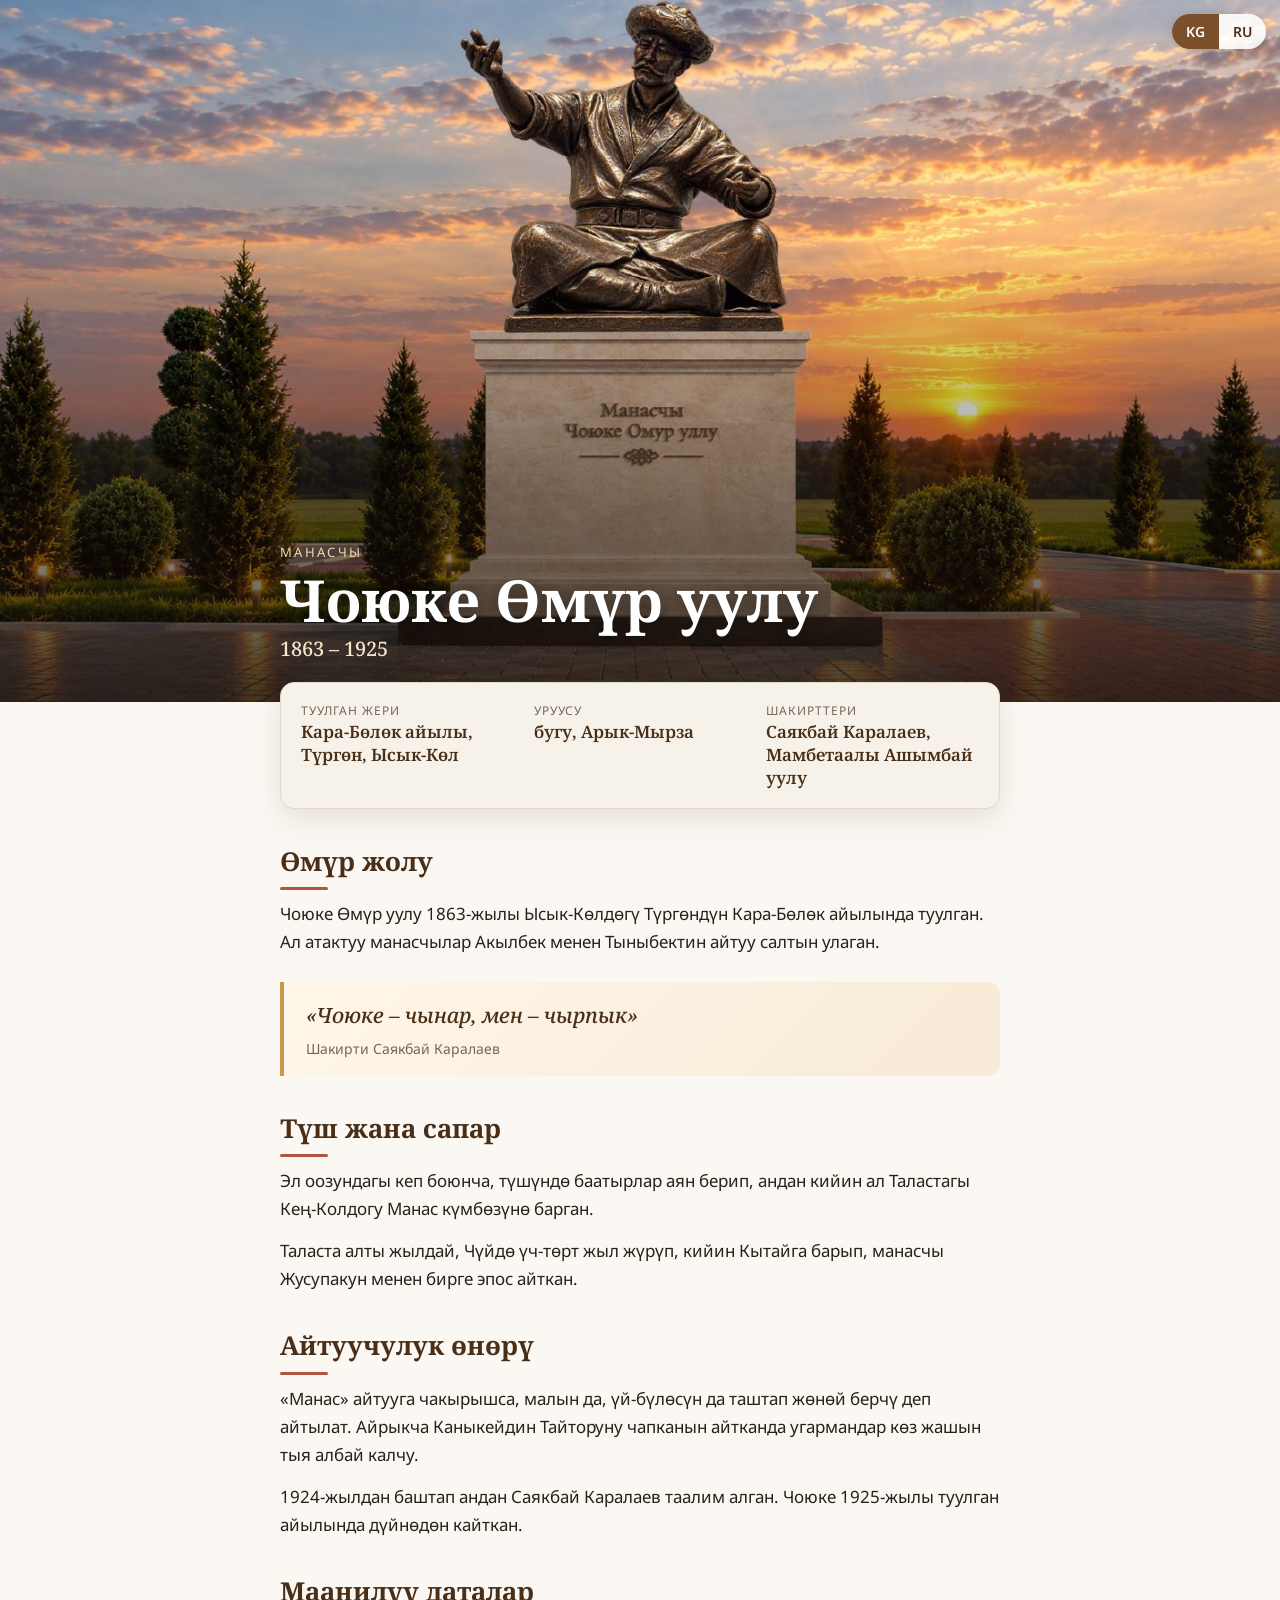
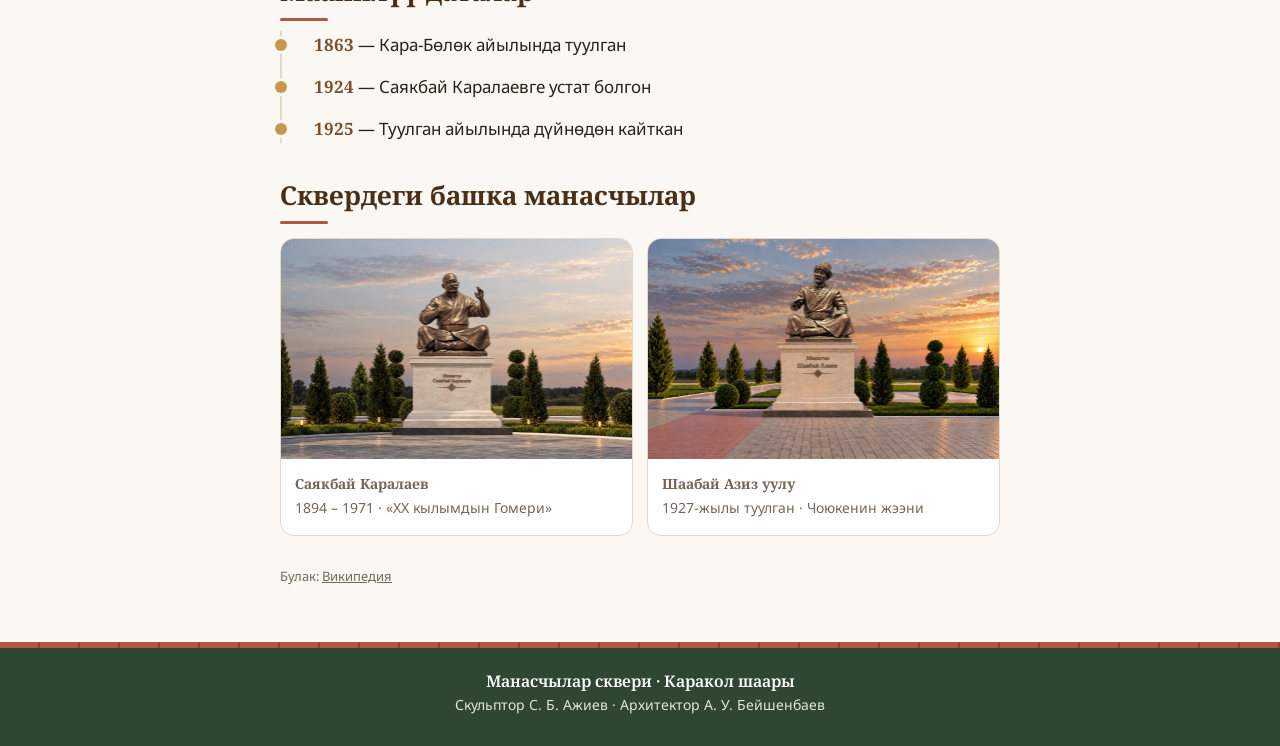
==== choyuke/index.html @ f622bb01 "Сайт манасчы для QR-табличек сквера Co-Authored-By: Claude Opus 5.5 <noreply@anthropic.com>" ====
<!doctype html>
<html lang="ky" data-lang="ky">
<head>
<meta charset="utf-8">
<meta name="viewport" content="width=device-width, initial-scale=1">
<title>Чоюке Өмүр уулу — манасчы</title>
<meta name="title-ky" content="Чоюке Өмүр уулу — манасчы">
<meta name="title-ru" content="Чоюке Омур уулу — манасчы">
<meta name="description" content="Чоюке Омур уулу — манасчы. Сквер манасчы, Каракол.">
<meta name="theme-color" content="#4a2f18">
<link rel="icon" href="../img/icon.svg" type="image/svg+xml">
<link rel="preconnect" href="https://fonts.googleapis.com"><link rel="preconnect" href="https://fonts.gstatic.com" crossorigin><link href="https://fonts.googleapis.com/css2?family=Noto+Sans:wght@400;500;600&family=Noto+Serif:ital,wght@0,500;0,600;0,700;1,500&display=swap" rel="stylesheet">
<link rel="stylesheet" href="../style.css">
<script src="../lang.js"></script>
</head>
<body>
<div class="lang" role="group" aria-label="Тил / Язык">
  <button type="button" data-lang="ky" aria-pressed="true">KG</button>
  <button type="button" data-lang="ru" aria-pressed="false">RU</button>
</div>

<header class="hero">
  <img src="../img/choyuke.jpg" alt="Чоюке Өмүр уулу — эстелик">
  <div class="hero-inner">
    <div class="kicker"><span lang="ky">Манасчы</span><span lang="ru">Манасчы</span></div>
    <h1><span lang="ky">Чоюке Өмүр уулу</span><span lang="ru">Чоюке Омур уулу</span></h1>
    <div class="years"><span lang="ky">1863 – 1925</span><span lang="ru">1863 – 1925</span></div>
  </div>
</header>
<main>
  <section class="facts">
    <div class="fact"><div class="k"><span lang="ky">Туулган жери</span><span lang="ru">Место рождения</span></div><div class="v"><span lang="ky">Кара-Бөлөк айылы, Түргөн, Ысык-Көл</span><span lang="ru">село Кара-Бөлөк, Тюрген, Иссык-Куль</span></div></div>
    <div class="fact"><div class="k"><span lang="ky">Уруусу</span><span lang="ru">Род</span></div><div class="v"><span lang="ky">бугу, Арык-Мырза</span><span lang="ru">бугу, Арык-Мырза</span></div></div>
    <div class="fact"><div class="k"><span lang="ky">Шакирттери</span><span lang="ru">Ученики</span></div><div class="v"><span lang="ky">Саякбай Каралаев, Мамбетаалы Ашымбай уулу</span><span lang="ru">Саякбай Каралаев, Мамбетаалы Ашымбай уулу</span></div></div>
  </section>
  <h2><span lang="ky">Өмүр жолу</span><span lang="ru">Жизненный путь</span></h2>
  <p lang="ky">Чоюке Өмүр уулу 1863-жылы Ысык-Көлдөгү Түргөндүн Кара-Бөлөк айылында туулган. Ал атактуу манасчылар Акылбек менен Тыныбектин айтуу салтын улаган.</p><p lang="ru">Чоюке Омур уулу родился в 1863 году в селе Кара-Бөлөк в Тюргене, на Иссык-Куле. Он продолжил традицию сказывания прославленных манасчы Акылбека и Тыныбека.</p><blockquote><span lang="ky">«Чоюке – чынар, мен – чырпык»</span><span lang="ru">«Чоюке — чинара, я — побег»</span><cite><span lang="ky">Шакирти Саякбай Каралаев</span><span lang="ru">Ученик — Саякбай Каралаев</span></cite></blockquote><h2><span lang="ky">Түш жана сапар</span><span lang="ru">Сон и странствия</span></h2>
  <p lang="ky">Эл оозундагы кеп боюнча, түшүндө баатырлар аян берип, андан кийин ал Таластагы Кең-Колдогу Манас күмбөзүнө барган.</p><p lang="ky">Таласта алты жылдай, Чүйдө үч-төрт жыл жүрүп, кийин Кытайга барып, манасчы Жусупакун менен бирге эпос айткан.</p><p lang="ru">По народному преданию, во сне ему явились богатыри, и после этого он отправился к мавзолею Манаса в Кен-Коле, в Таласе.</p><p lang="ru">Около шести лет он провёл в Таласе, три-четыре года — в Чуе, а затем побывал в Китае, где сказывал эпос вместе с манасчы Жусупакуном.</p><h2><span lang="ky">Айтуучулук өнөрү</span><span lang="ru">Искусство сказителя</span></h2>
  <p lang="ky">«Манас» айтууга чакырышса, малын да, үй-бүлөсүн да таштап жөнөй берчү деп айтылат. Айрыкча Каныкейдин Тайторуну чапканын айтканда угармандар көз жашын тыя албай калчу.</p><p lang="ky">1924-жылдан баштап андан Саякбай Каралаев таалим алган. Чоюке 1925-жылы туулган айылында дүйнөдөн кайткан.</p><p lang="ru">Говорят, когда его звали сказывать «Манас», он оставлял и скот, и семью. Особенно славился его рассказ о скачке Каныкей на Тайтору — слушатели не могли сдержать слёз.</p><p lang="ru">С 1924 года у него учился Саякбай Каралаев. Чоюке скончался в 1925 году в родном селе.</p>
  <h2><span lang="ky">Маанилүү даталар</span><span lang="ru">Главные даты</span></h2>
  <ul class="timeline">
    <li><b>1863</b> — <span lang="ky">Кара-Бөлөк айылында туулган</span><span lang="ru">Родился в селе Кара-Бөлөк</span></li>
    <li><b>1924</b> — <span lang="ky">Саякбай Каралаевге устат болгон</span><span lang="ru">Стал учителем Саякбая Каралаева</span></li>
    <li><b>1925</b> — <span lang="ky">Туулган айылында дүйнөдөн кайткан</span><span lang="ru">Скончался в родном селе</span></li>
  </ul>
  <h2><span lang="ky">Сквердеги башка манасчылар</span><span lang="ru">Другие манасчы в сквере</span></h2>
  <div class="others"><a class="card" href="../sayakbay/">
      <img src="../img/sayakbay.jpg" alt="Саякбай Каралаев" loading="lazy">
      <div><b><span lang="ky">Саякбай Каралаев</span><span lang="ru">Саякбай Каралаев</span></b><span><span lang="ky">1894 – 1971</span><span lang="ru">1894 – 1971</span> · <span lang="ky">«ХХ кылымдын Гомери»</span><span lang="ru">«Гомер ХХ века»</span></span></div>
    </a>
    <a class="card" href="../shaabai/">
      <img src="../img/shaabai.jpg" alt="Шаабай Азиз уулу" loading="lazy">
      <div><b><span lang="ky">Шаабай Азиз уулу</span><span lang="ru">Шаабай Азиз уулу</span></b><span><span lang="ky">1927-жылы туулган</span><span lang="ru">родился в 1927 году</span> · <span lang="ky">Чоюкенин жээни</span><span lang="ru">Племянник Чоюке</span></span></div>
    </a></div>
  <p class="src"><span lang="ky">Булак:</span><span lang="ru">Источник:</span> <a href="https://ky.wikipedia.org/wiki/Чоюке_Өмүр_уулу" rel="noopener">Википедия</a></p>
</main>
<footer>
  <div class="brick"></div>
  <b><span lang="ky">Манасчылар сквери · Каракол шаары</span><span lang="ru">Сквер манасчы · город Каракол</span></b><br>
  <span lang="ky">Скульптор С. Б. Ажиев · Архитектор А. У. Бейшенбаев</span><span lang="ru">Скульптор С. Б. Ажиев · Архитектор А. У. Бейшенбаев</span>
</footer>
</body>
</html>
---- style.css ----
/* Манасчылар сквери — цвета с рендеров проекта: бронза фигур, белый мрамор
   постамента, закатное небо, красная брусчатка, тёмная зелень кипарисов. */
:root {
  --bronze: #7a4f2a;
  --bronze-deep: #4a2f18;
  --gold: #c8964f;
  --marble: #f6f2ea;
  --marble-line: #e2d9c8;
  --brick: #b4553f;
  --cypress: #2f4632;
  --ink: #2a211a;
  --muted: #74675a;
  --sky-1: #f3b46a;
  --sky-2: #e9876a;
  --sky-3: #6f6a8f;
  --paper: #fbf8f3;
}
* { box-sizing: border-box; }
html { -webkit-text-size-adjust: 100%; }
body {
  margin: 0;
  background: var(--paper);
  color: var(--ink);
  font: 17px/1.65 "Noto Sans", system-ui, sans-serif;
}
img { display: block; max-width: 100%; }
a { color: var(--bronze); }

/* Язык: текст на обоих языках лежит в разметке, видим один */
html[data-lang="ky"] [lang="ru"], html[data-lang="ru"] [lang="ky"] { display: none !important; }

/* ── Шапка с рендером ───────────────────────────────────────────────────── */
.hero {
  position: relative;
  min-height: min(78vh, 720px);
  display: flex;
  align-items: flex-end;
  color: #fff;
  overflow: hidden;
  background: linear-gradient(180deg, var(--sky-3), var(--sky-2) 55%, var(--sky-1));
}
.hero img {
  position: absolute; inset: 0;
  width: 100%; height: 100%;
  object-fit: cover; object-position: center 30%;
}
.hero::after {
  content: ""; position: absolute; inset: 0;
  background: linear-gradient(180deg, rgba(20,12,6,0) 35%, rgba(20,12,6,.78) 100%);
}
.hero-inner {
  position: relative; z-index: 1;
  width: 100%; max-width: 760px; margin: 0 auto;
  padding: 0 20px 40px;
}
.kicker {
  font-size: 13px; letter-spacing: .18em; text-transform: uppercase;
  color: #f4d9ae;
}
.hero h1 {
  margin: 6px 0 4px;
  font: 700 clamp(34px, 8vw, 58px)/1.08 "Noto Serif", Georgia, serif;
  text-shadow: 0 2px 18px rgba(0,0,0,.35);
}
.years { font: 500 20px/1.3 "Noto Serif", Georgia, serif; color: #f6e6cc; }

/* ── Переключатель языка ────────────────────────────────────────────────── */
.lang {
  position: fixed; top: 14px; right: 14px; z-index: 10;
  display: flex; border-radius: 999px; overflow: hidden;
  background: rgba(255,255,255,.88); box-shadow: 0 2px 10px rgba(0,0,0,.18);
}
.lang button {
  border: 0; background: none; padding: 8px 14px; cursor: pointer;
  font: 600 14px "Noto Sans", sans-serif; color: var(--bronze-deep);
}
.lang button[aria-pressed="true"] { background: var(--bronze); color: #fff; }

/* ── Текст ──────────────────────────────────────────────────────────────── */
main { max-width: 760px; margin: 0 auto; padding: 8px 20px 40px; }
.facts {
  margin: -28px 0 28px; position: relative; z-index: 2;
  background: var(--marble); border: 1px solid var(--marble-line);
  border-radius: 14px; padding: 18px 20px;
  box-shadow: 0 10px 30px rgba(74,47,24,.12);
  display: grid; grid-template-columns: repeat(auto-fit, minmax(150px, 1fr)); gap: 14px 20px;
}
.fact .k { font-size: 12px; letter-spacing: .08em; text-transform: uppercase; color: var(--muted); }
.fact .v { font: 600 17px/1.35 "Noto Serif", Georgia, serif; color: var(--bronze-deep); }
h2 {
  margin: 36px 0 10px;
  font: 700 26px/1.25 "Noto Serif", Georgia, serif; color: var(--bronze-deep);
}
h2::after {
  content: ""; display: block; width: 48px; height: 3px; margin-top: 10px;
  background: var(--brick); border-radius: 2px;
}
p { margin: 0 0 14px; }
blockquote {
  margin: 26px 0; padding: 18px 22px;
  background: linear-gradient(135deg, #fff7ea, #f7ead6);
  border-left: 4px solid var(--gold); border-radius: 0 12px 12px 0;
  font: italic 500 21px/1.45 "Noto Serif", Georgia, serif; color: var(--bronze-deep);
}
blockquote cite { display: block; margin-top: 8px; font: normal 14px "Noto Sans", sans-serif; color: var(--muted); }
.timeline { list-style: none; margin: 0; padding: 0 0 0 18px; border-left: 2px solid var(--marble-line); }
.timeline li { position: relative; margin: 0 0 14px; padding-left: 14px; }
.timeline li::before {
  content: ""; position: absolute; left: -25px; top: 8px;
  width: 12px; height: 12px; border-radius: 50%;
  background: var(--gold); box-shadow: 0 0 0 3px var(--paper);
}
.timeline b { color: var(--bronze); font-family: "Noto Serif", Georgia, serif; }

/* ── Другие манасчы ─────────────────────────────────────────────────────── */
.others { display: grid; grid-template-columns: repeat(auto-fit, minmax(200px, 1fr)); gap: 14px; margin-top: 14px; }
.card {
  display: block; text-decoration: none; color: inherit;
  background: #fff; border: 1px solid var(--marble-line); border-radius: 14px; overflow: hidden;
  transition: transform .15s ease, box-shadow .15s ease;
}
.card:hover { transform: translateY(-2px); box-shadow: 0 10px 24px rgba(74,47,24,.14); }
.card img { aspect-ratio: 16 / 10; object-fit: cover; width: 100%; }
.card div { padding: 12px 14px 14px; }
.card b { display: block; font: 700 18px/1.25 "Noto Serif", Georgia, serif; color: var(--bronze-deep); }
.card span { font-size: 14px; color: var(--muted); }

/* ── Подвал ─────────────────────────────────────────────────────────────── */
footer {
  background: var(--cypress); color: #dfe7da;
  padding: 26px 20px 30px; text-align: center; font-size: 14px;
}
footer b { color: #fff; font: 600 16px "Noto Serif", Georgia, serif; }
footer .brick { height: 6px; background: repeating-linear-gradient(90deg, var(--brick) 0 38px, #9c4433 38px 40px); margin: -26px -20px 22px; }
.src { font-size: 13px; color: var(--muted); margin-top: 30px; }
.src a { color: var(--muted); }
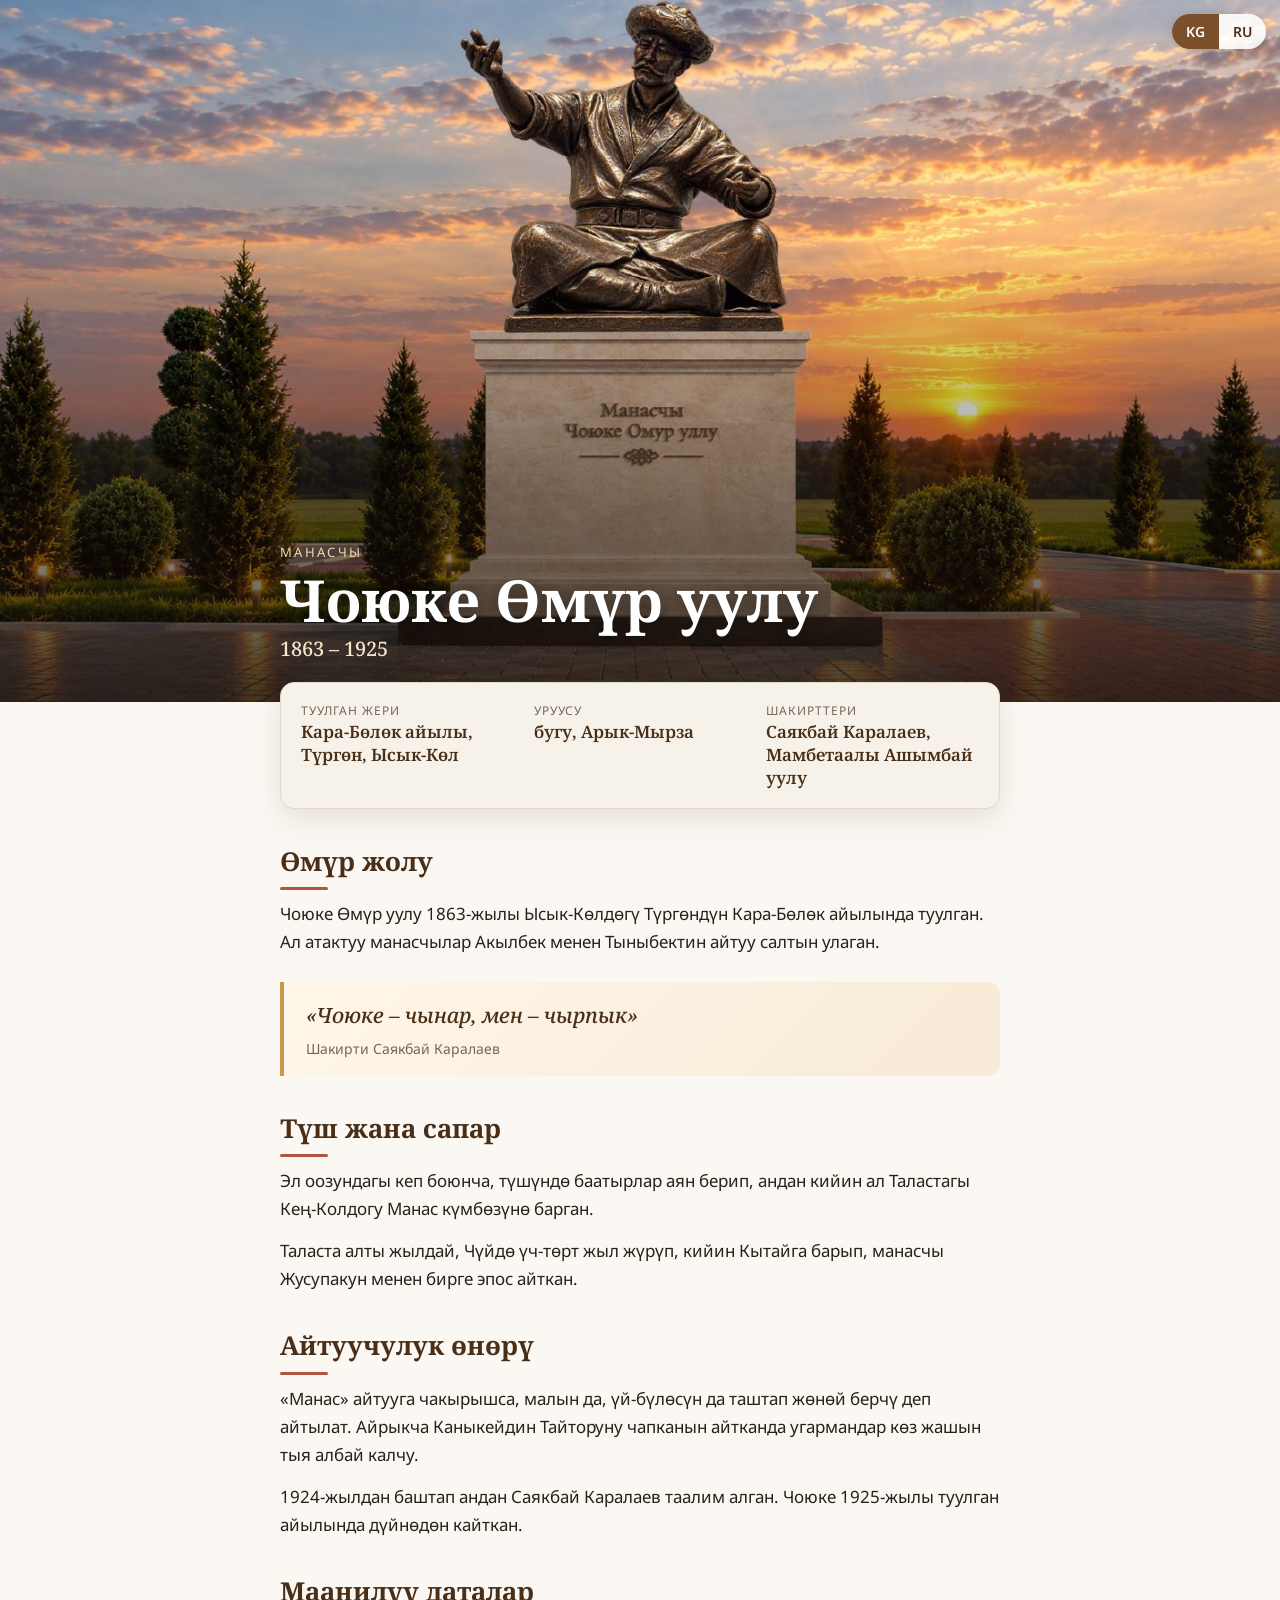
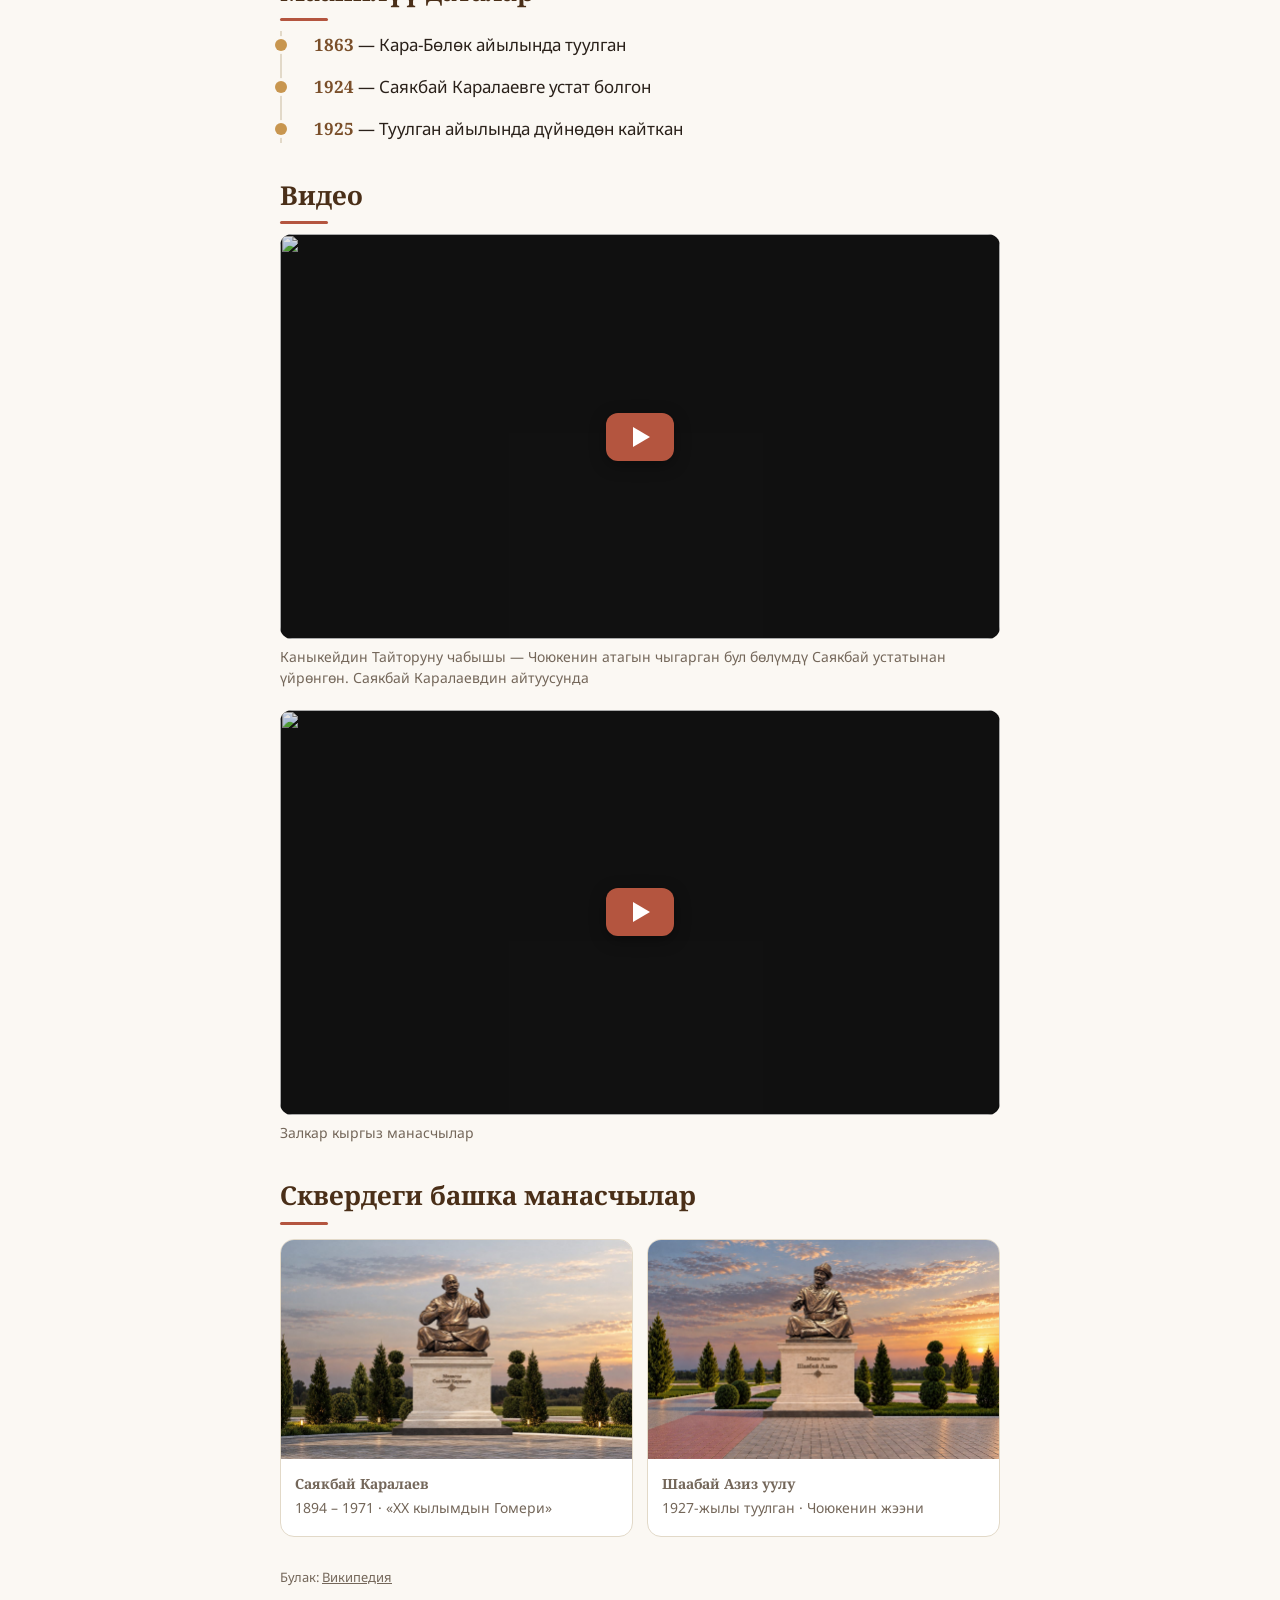
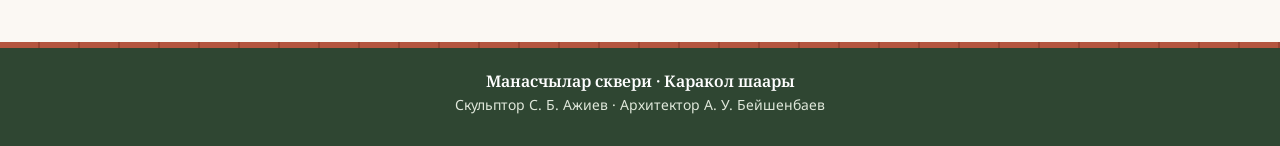
==== commit 1d1f5466: "Фото Саякбая с Wikimedia Commons и видео с YouTube на страницах манасчы Co-Authored-By: Claude Opus " ====
--- a/choyuke/index.html
+++ b/choyuke/index.html
@@ -43,6 +43,11 @@
     <li><b>1924</b> — <span lang="ky">Саякбай Каралаевге устат болгон</span><span lang="ru">Стал учителем Саякбая Каралаева</span></li>
     <li><b>1925</b> — <span lang="ky">Туулган айылында дүйнөдөн кайткан</span><span lang="ru">Скончался в родном селе</span></li>
   </ul>
+  <h2><span lang="ky">Видео</span><span lang="ru">Видео</span></h2>
+  <div class="videos">
+    <figure><button type="button" class="yt" data-id="-PjP9NNLHBQ" aria-label="Каныкейдин Тайторуну чабышы — Чоюкенин атагын чыгарган бул бөлүмдү Саякбай устатынан үйрөнгөн. Саякбай Каралаевдин айтуусунда"><img src="https://i.ytimg.com/vi/-PjP9NNLHBQ/hqdefault.jpg" alt="" loading="lazy"><span class="play"></span></button><figcaption><span lang="ky">Каныкейдин Тайторуну чабышы — Чоюкенин атагын чыгарган бул бөлүмдү Саякбай устатынан үйрөнгөн. Саякбай Каралаевдин айтуусунда</span><span lang="ru">Скачка Каныкей на Тайтору — этот эпизод, прославивший Чоюке, Саякбай перенял у учителя. Исполняет Саякбай Каралаев</span></figcaption></figure>
+    <figure><button type="button" class="yt" data-id="ZTrqZT3haks" aria-label="Залкар кыргыз манасчылар"><img src="https://i.ytimg.com/vi/ZTrqZT3haks/hqdefault.jpg" alt="" loading="lazy"><span class="play"></span></button><figcaption><span lang="ky">Залкар кыргыз манасчылар</span><span lang="ru">Великие кыргызские манасчы</span></figcaption></figure>
+  </div>
   <h2><span lang="ky">Сквердеги башка манасчылар</span><span lang="ru">Другие манасчы в сквере</span></h2>
   <div class="others"><a class="card" href="../sayakbay/">
       <img src="../img/sayakbay.jpg" alt="Саякбай Каралаев" loading="lazy">
--- a/style.css
+++ b/style.css
@@ -134,3 +134,25 @@
 footer .brick { height: 6px; background: repeating-linear-gradient(90deg, var(--brick) 0 38px, #9c4433 38px 40px); margin: -26px -20px 22px; }
 .src { font-size: 13px; color: var(--muted); margin-top: 30px; }
 .src a { color: var(--muted); }
+
+/* ── Фото и видео ───────────────────────────────────────────────────────── */
+figure { margin: 0; }
+figcaption { margin-top: 8px; font-size: 14px; line-height: 1.45; color: var(--muted); }
+.gallery { display: grid; gap: 18px; }
+.gallery img { width: 100%; border-radius: 12px; filter: sepia(.18); box-shadow: 0 6px 20px rgba(42,33,26,.15); }
+.credit { margin-top: 8px; font-size: 12px; color: var(--muted); }
+.videos { display: grid; gap: 22px; }
+.yt, .videos iframe {
+  position: relative; display: block; width: 100%; aspect-ratio: 16 / 9;
+  border: 0; padding: 0; border-radius: 12px; overflow: hidden; background: #111; cursor: pointer;
+}
+.yt img { width: 100%; height: 100%; object-fit: cover; opacity: .88; transition: opacity .15s; }
+.yt:hover img { opacity: 1; }
+.yt .play {
+  position: absolute; left: 50%; top: 50%; width: 68px; height: 48px; margin: -24px 0 0 -34px;
+  border-radius: 12px; background: var(--brick); box-shadow: 0 4px 16px rgba(0,0,0,.35);
+}
+.yt .play::after {
+  content: ""; position: absolute; left: 27px; top: 14px;
+  border-style: solid; border-width: 10px 0 10px 17px; border-color: transparent transparent transparent #fff;
+}
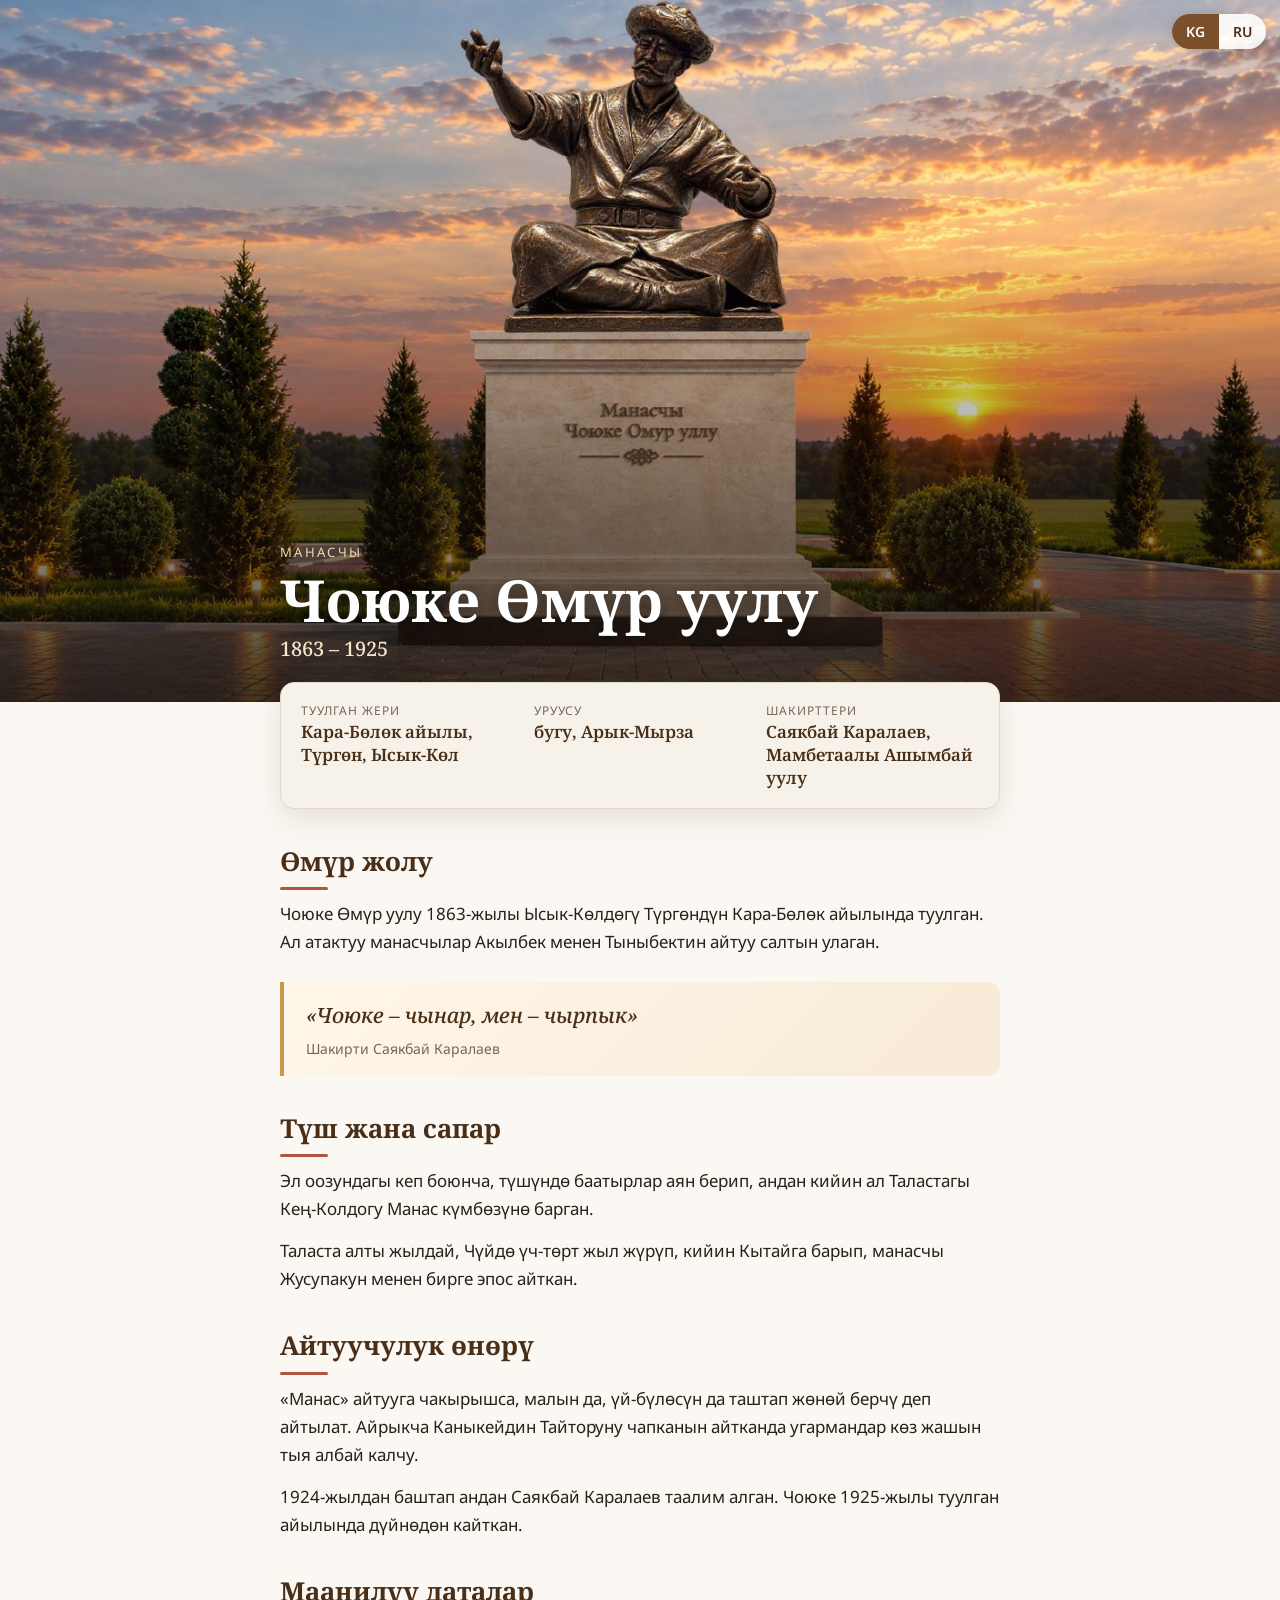
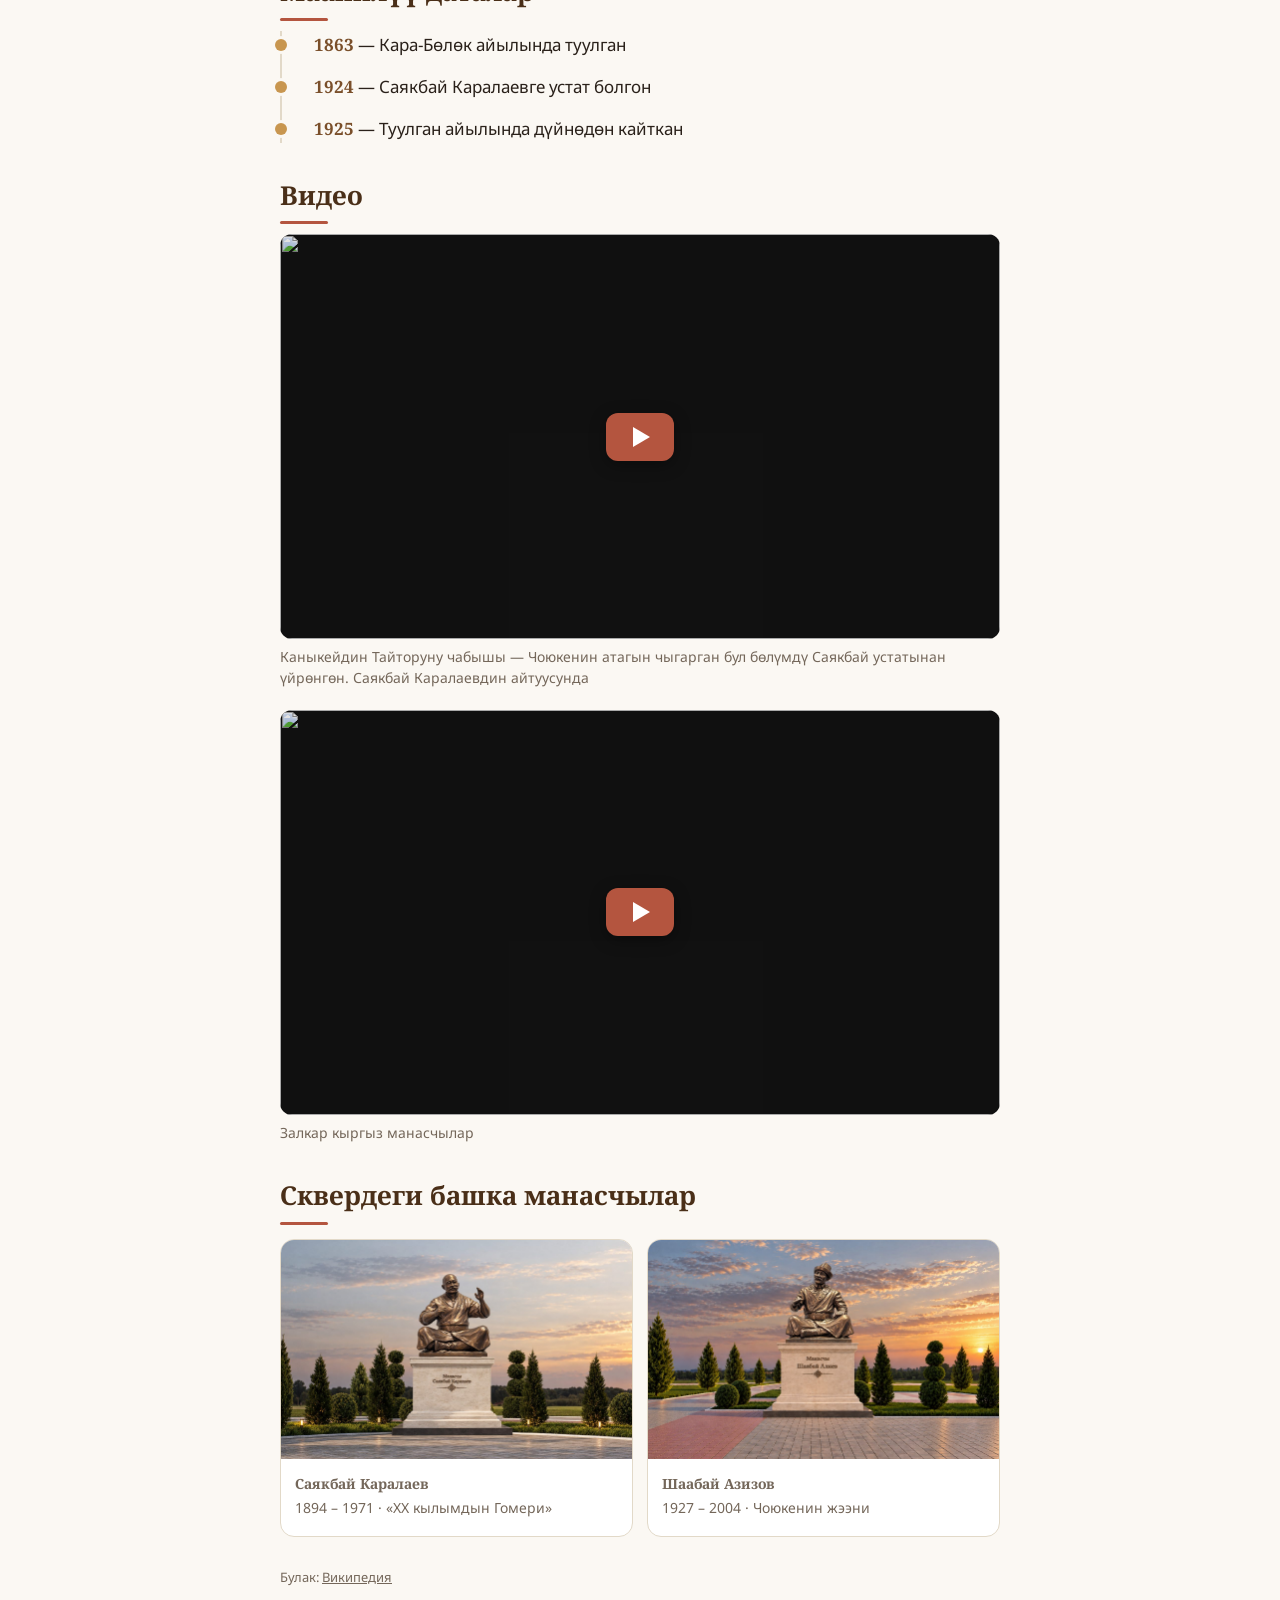
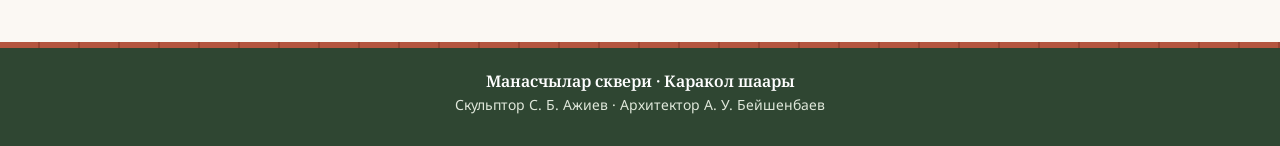
==== commit 917e1cbb: "Шаабай Азизов: фото 1999 (Internet Archive, CC BY-NC-SA), полная биография 1927–2004 Co-Authored-By:" ====
--- a/choyuke/index.html
+++ b/choyuke/index.html
@@ -54,8 +54,8 @@
       <div><b><span lang="ky">Саякбай Каралаев</span><span lang="ru">Саякбай Каралаев</span></b><span><span lang="ky">1894 – 1971</span><span lang="ru">1894 – 1971</span> · <span lang="ky">«ХХ кылымдын Гомери»</span><span lang="ru">«Гомер ХХ века»</span></span></div>
     </a>
     <a class="card" href="../shaabai/">
-      <img src="../img/shaabai.jpg" alt="Шаабай Азиз уулу" loading="lazy">
-      <div><b><span lang="ky">Шаабай Азиз уулу</span><span lang="ru">Шаабай Азиз уулу</span></b><span><span lang="ky">1927-жылы туулган</span><span lang="ru">родился в 1927 году</span> · <span lang="ky">Чоюкенин жээни</span><span lang="ru">Племянник Чоюке</span></span></div>
+      <img src="../img/shaabai.jpg" alt="Шаабай Азизов" loading="lazy">
+      <div><b><span lang="ky">Шаабай Азизов</span><span lang="ru">Шаабай Азизов</span></b><span><span lang="ky">1927 – 2004</span><span lang="ru">1927 – 2004</span> · <span lang="ky">Чоюкенин жээни</span><span lang="ru">Племянник Чоюке</span></span></div>
     </a></div>
   <p class="src"><span lang="ky">Булак:</span><span lang="ru">Источник:</span> <a href="https://ky.wikipedia.org/wiki/Чоюке_Өмүр_уулу" rel="noopener">Википедия</a></p>
 </main>
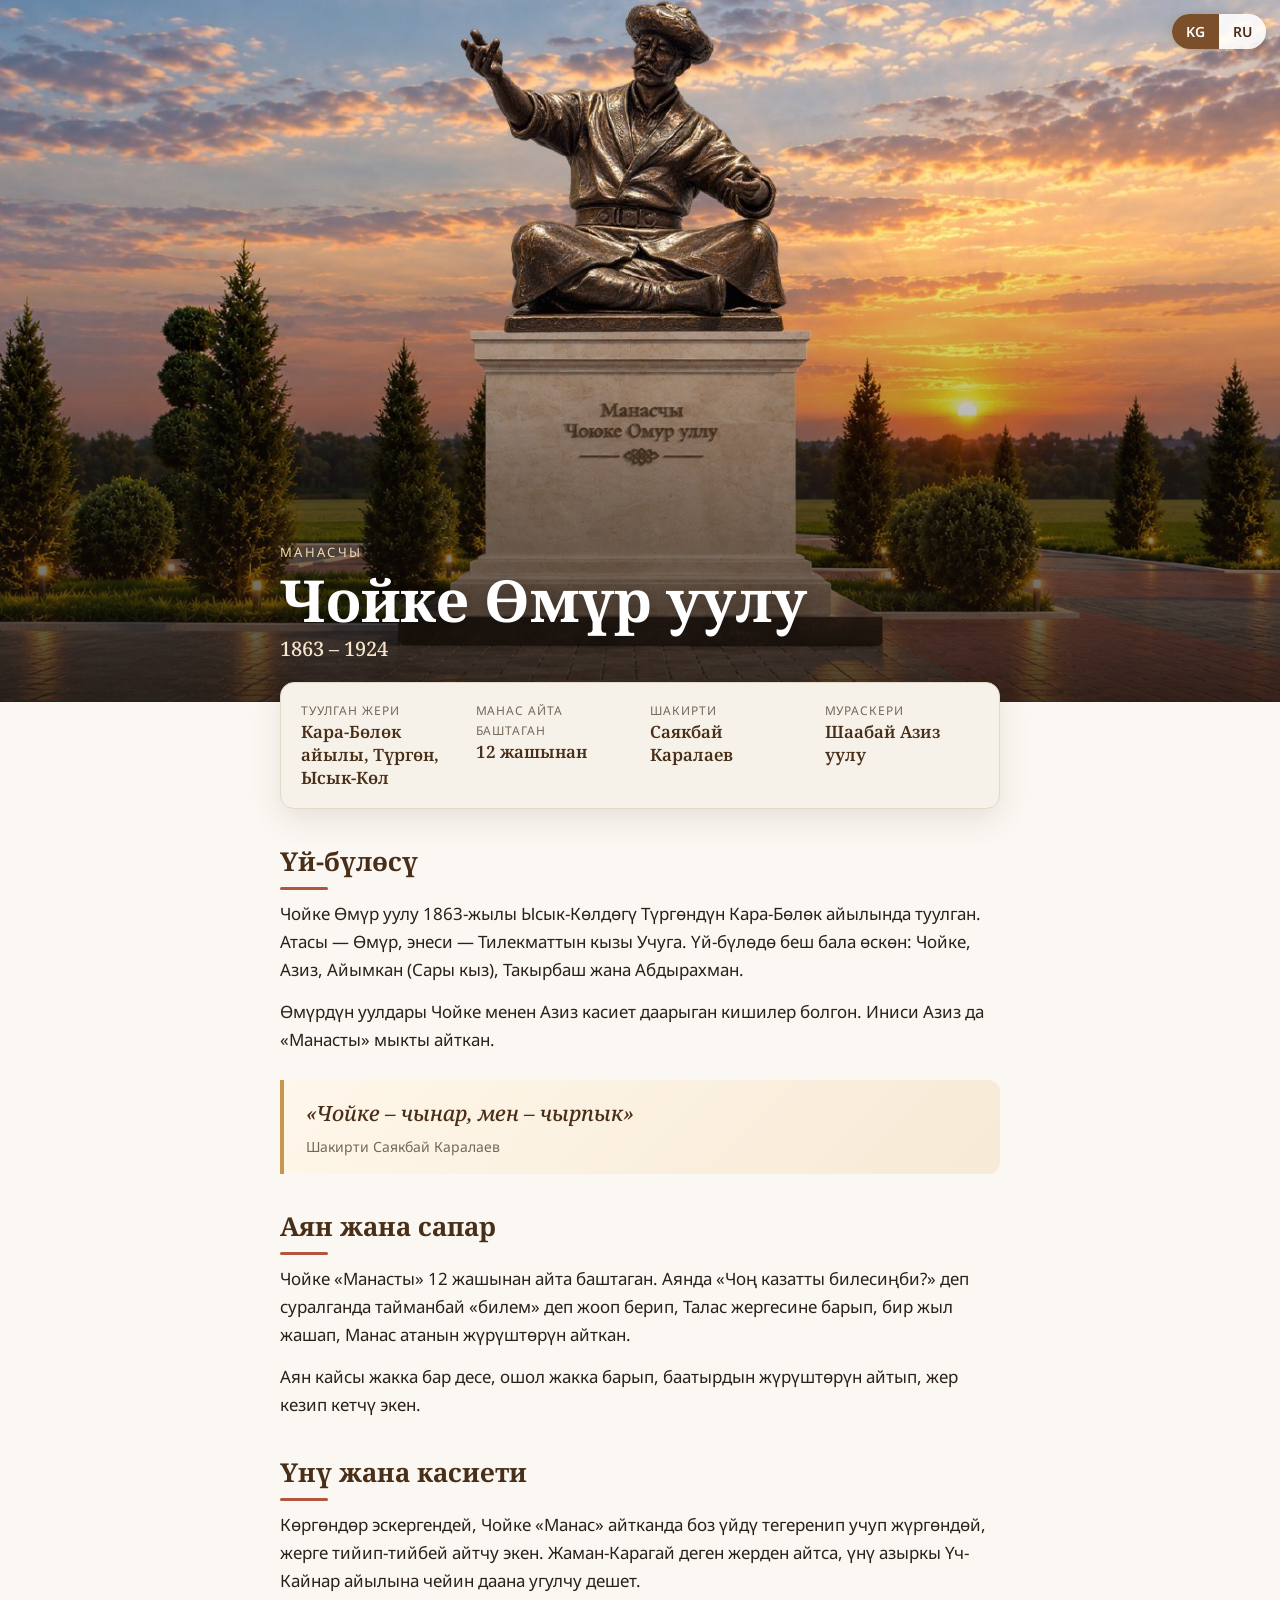
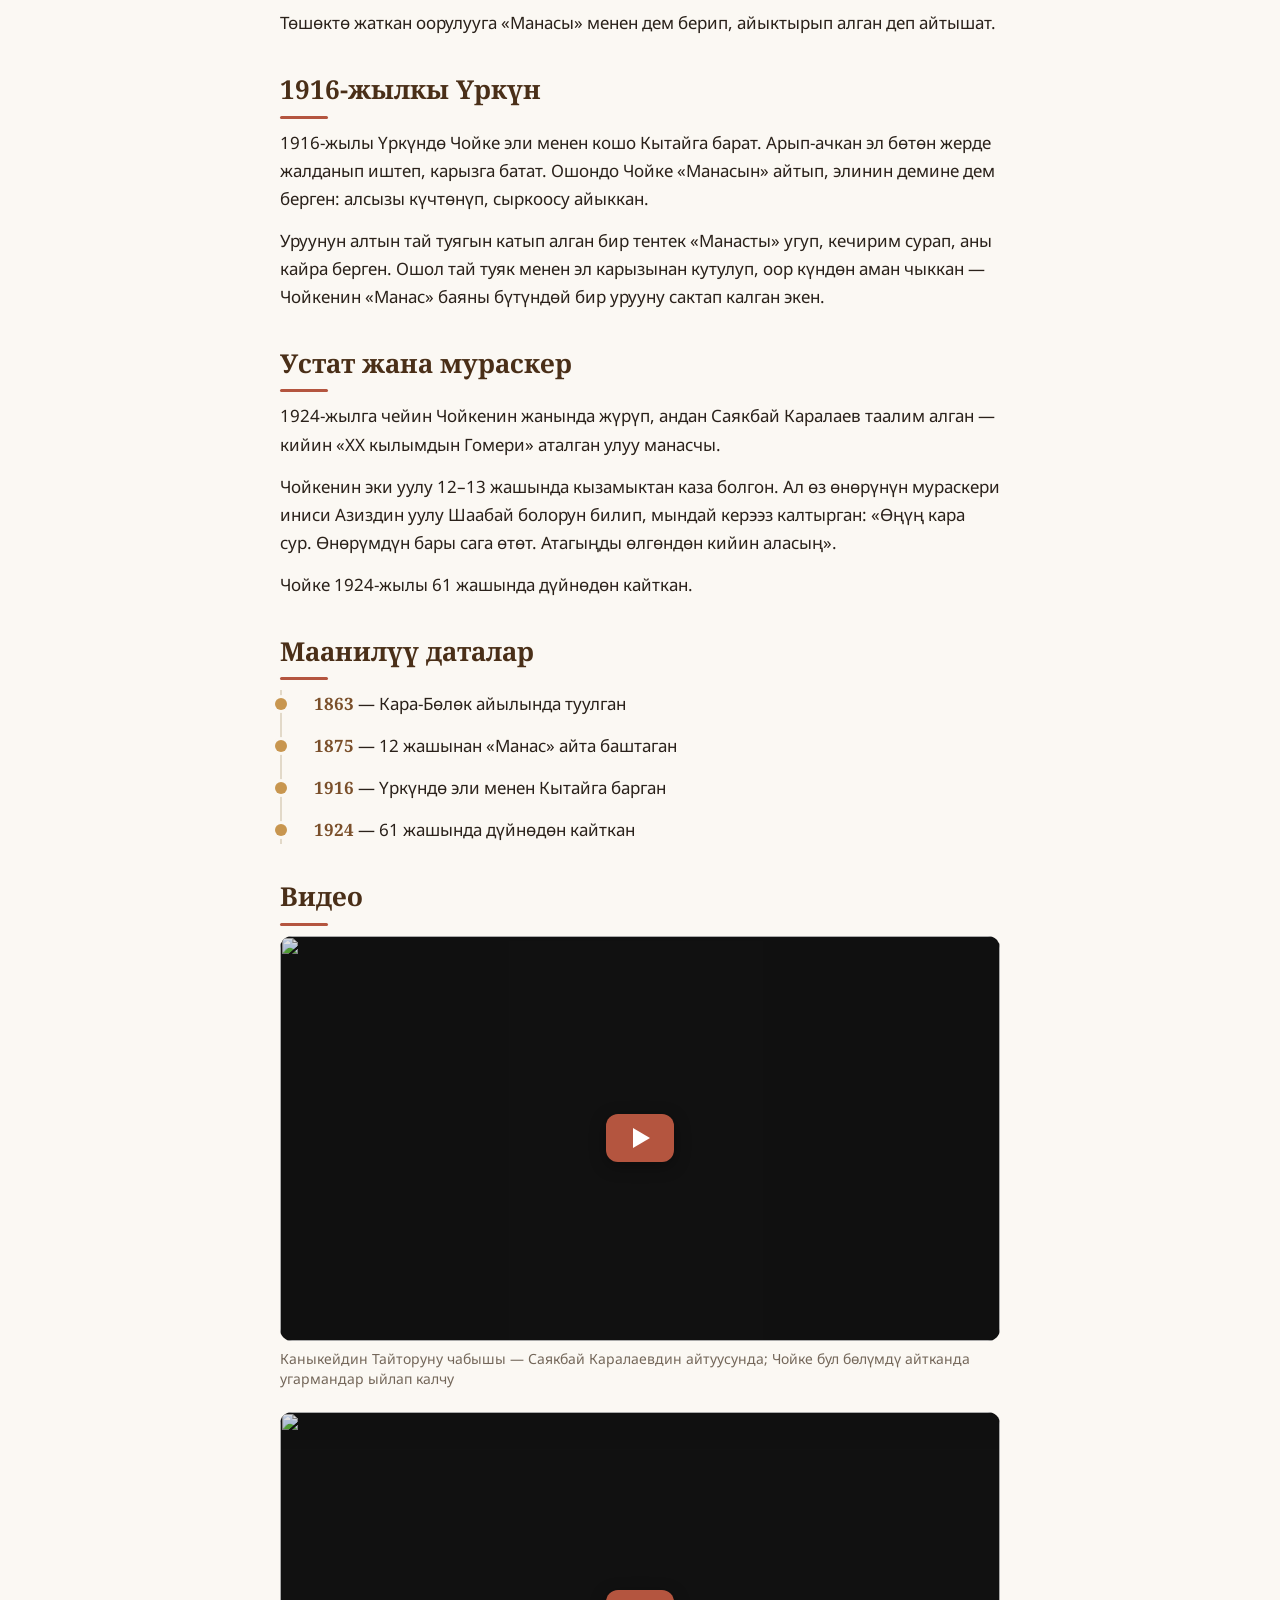
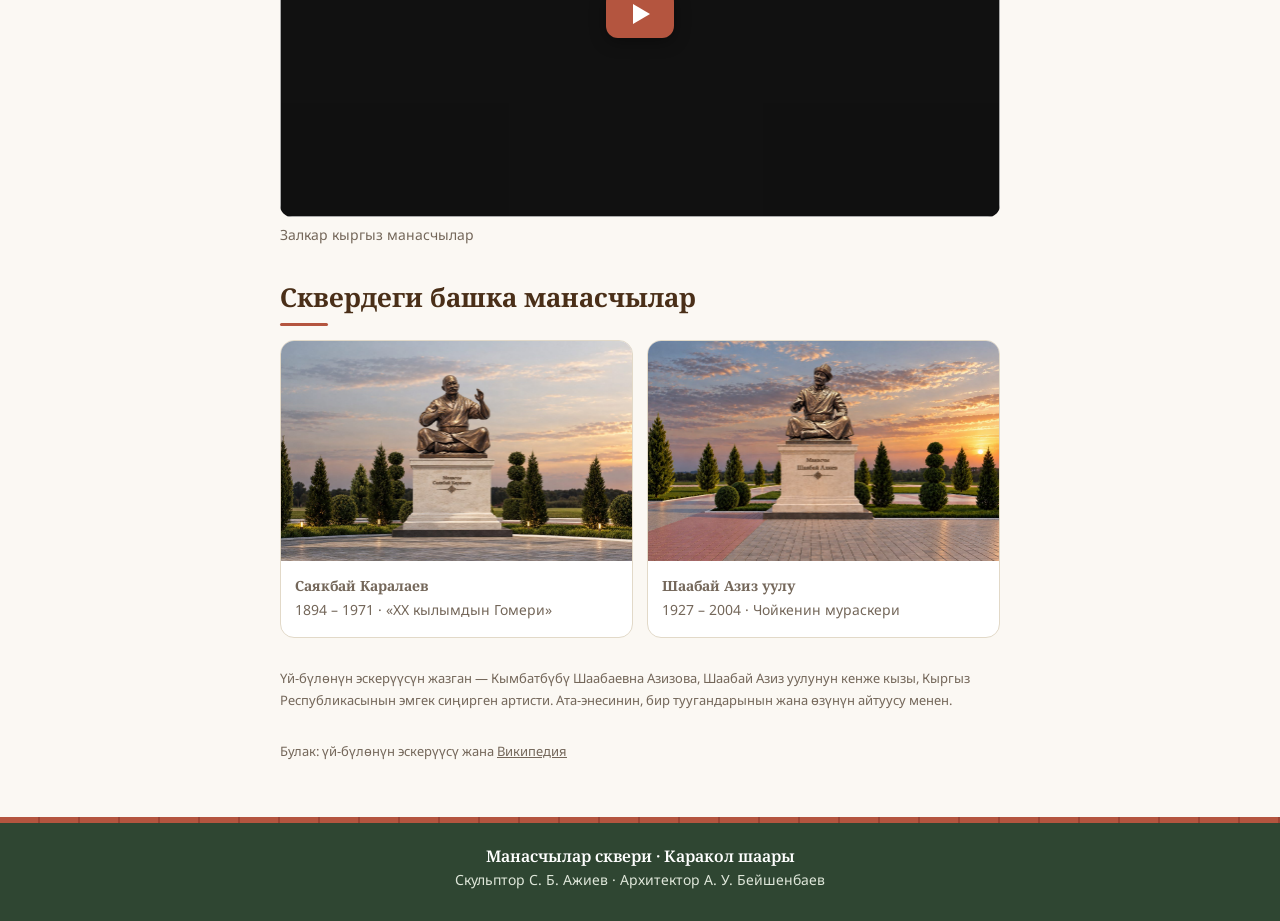
==== commit f0c05e2f: "Чойке и Шаабай: тексты по воспоминаниям семьи (К. Ш. Азизова), фото Шаабая из семейного архива Co-Au" ====
--- a/choyuke/index.html
+++ b/choyuke/index.html
@@ -3,10 +3,10 @@
 <head>
 <meta charset="utf-8">
 <meta name="viewport" content="width=device-width, initial-scale=1">
-<title>Чоюке Өмүр уулу — манасчы</title>
-<meta name="title-ky" content="Чоюке Өмүр уулу — манасчы">
-<meta name="title-ru" content="Чоюке Омур уулу — манасчы">
-<meta name="description" content="Чоюке Омур уулу — манасчы. Сквер манасчы, Каракол.">
+<title>Чойке Өмүр уулу — манасчы</title>
+<meta name="title-ky" content="Чойке Өмүр уулу — манасчы">
+<meta name="title-ru" content="Чойке Омур уулу — манасчы">
+<meta name="description" content="Чойке Омур уулу — манасчы. Сквер манасчы, Каракол.">
 <meta name="theme-color" content="#4a2f18">
 <link rel="icon" href="../img/icon.svg" type="image/svg+xml">
 <link rel="preconnect" href="https://fonts.googleapis.com"><link rel="preconnect" href="https://fonts.gstatic.com" crossorigin><link href="https://fonts.googleapis.com/css2?family=Noto+Sans:wght@400;500;600&family=Noto+Serif:ital,wght@0,500;0,600;0,700;1,500&display=swap" rel="stylesheet">
@@ -20,32 +20,36 @@
 </div>
 
 <header class="hero">
-  <img src="../img/choyuke.jpg" alt="Чоюке Өмүр уулу — эстелик">
+  <img src="../img/choyuke.jpg" alt="Чойке Өмүр уулу — эстелик">
   <div class="hero-inner">
     <div class="kicker"><span lang="ky">Манасчы</span><span lang="ru">Манасчы</span></div>
-    <h1><span lang="ky">Чоюке Өмүр уулу</span><span lang="ru">Чоюке Омур уулу</span></h1>
-    <div class="years"><span lang="ky">1863 – 1925</span><span lang="ru">1863 – 1925</span></div>
+    <h1><span lang="ky">Чойке Өмүр уулу</span><span lang="ru">Чойке Омур уулу</span></h1>
+    <div class="years"><span lang="ky">1863 – 1924</span><span lang="ru">1863 – 1924</span></div>
   </div>
 </header>
 <main>
   <section class="facts">
     <div class="fact"><div class="k"><span lang="ky">Туулган жери</span><span lang="ru">Место рождения</span></div><div class="v"><span lang="ky">Кара-Бөлөк айылы, Түргөн, Ысык-Көл</span><span lang="ru">село Кара-Бөлөк, Тюрген, Иссык-Куль</span></div></div>
-    <div class="fact"><div class="k"><span lang="ky">Уруусу</span><span lang="ru">Род</span></div><div class="v"><span lang="ky">бугу, Арык-Мырза</span><span lang="ru">бугу, Арык-Мырза</span></div></div>
-    <div class="fact"><div class="k"><span lang="ky">Шакирттери</span><span lang="ru">Ученики</span></div><div class="v"><span lang="ky">Саякбай Каралаев, Мамбетаалы Ашымбай уулу</span><span lang="ru">Саякбай Каралаев, Мамбетаалы Ашымбай уулу</span></div></div>
+    <div class="fact"><div class="k"><span lang="ky">Манас айта баштаган</span><span lang="ru">Начал сказывать</span></div><div class="v"><span lang="ky">12 жашынан</span><span lang="ru">с 12 лет</span></div></div>
+    <div class="fact"><div class="k"><span lang="ky">Шакирти</span><span lang="ru">Ученик</span></div><div class="v"><span lang="ky">Саякбай Каралаев</span><span lang="ru">Саякбай Каралаев</span></div></div>
+    <div class="fact"><div class="k"><span lang="ky">Мураскери</span><span lang="ru">Наследник</span></div><div class="v"><span lang="ky">Шаабай Азиз уулу</span><span lang="ru">Шаабай Азиз уулу</span></div></div>
   </section>
-  <h2><span lang="ky">Өмүр жолу</span><span lang="ru">Жизненный путь</span></h2>
-  <p lang="ky">Чоюке Өмүр уулу 1863-жылы Ысык-Көлдөгү Түргөндүн Кара-Бөлөк айылында туулган. Ал атактуу манасчылар Акылбек менен Тыныбектин айтуу салтын улаган.</p><p lang="ru">Чоюке Омур уулу родился в 1863 году в селе Кара-Бөлөк в Тюргене, на Иссык-Куле. Он продолжил традицию сказывания прославленных манасчы Акылбека и Тыныбека.</p><blockquote><span lang="ky">«Чоюке – чынар, мен – чырпык»</span><span lang="ru">«Чоюке — чинара, я — побег»</span><cite><span lang="ky">Шакирти Саякбай Каралаев</span><span lang="ru">Ученик — Саякбай Каралаев</span></cite></blockquote><h2><span lang="ky">Түш жана сапар</span><span lang="ru">Сон и странствия</span></h2>
-  <p lang="ky">Эл оозундагы кеп боюнча, түшүндө баатырлар аян берип, андан кийин ал Таластагы Кең-Колдогу Манас күмбөзүнө барган.</p><p lang="ky">Таласта алты жылдай, Чүйдө үч-төрт жыл жүрүп, кийин Кытайга барып, манасчы Жусупакун менен бирге эпос айткан.</p><p lang="ru">По народному преданию, во сне ему явились богатыри, и после этого он отправился к мавзолею Манаса в Кен-Коле, в Таласе.</p><p lang="ru">Около шести лет он провёл в Таласе, три-четыре года — в Чуе, а затем побывал в Китае, где сказывал эпос вместе с манасчы Жусупакуном.</p><h2><span lang="ky">Айтуучулук өнөрү</span><span lang="ru">Искусство сказителя</span></h2>
-  <p lang="ky">«Манас» айтууга чакырышса, малын да, үй-бүлөсүн да таштап жөнөй берчү деп айтылат. Айрыкча Каныкейдин Тайторуну чапканын айтканда угармандар көз жашын тыя албай калчу.</p><p lang="ky">1924-жылдан баштап андан Саякбай Каралаев таалим алган. Чоюке 1925-жылы туулган айылында дүйнөдөн кайткан.</p><p lang="ru">Говорят, когда его звали сказывать «Манас», он оставлял и скот, и семью. Особенно славился его рассказ о скачке Каныкей на Тайтору — слушатели не могли сдержать слёз.</p><p lang="ru">С 1924 года у него учился Саякбай Каралаев. Чоюке скончался в 1925 году в родном селе.</p>
+  <h2><span lang="ky">Үй-бүлөсү</span><span lang="ru">Семья</span></h2>
+  <p lang="ky">Чойке Өмүр уулу 1863-жылы Ысык-Көлдөгү Түргөндүн Кара-Бөлөк айылында туулган. Атасы — Өмүр, энеси — Тилекматтын кызы Учуга. Үй-бүлөдө беш бала өскөн: Чойке, Азиз, Айымкан (Сары кыз), Такырбаш жана Абдырахман.</p><p lang="ky">Өмүрдүн уулдары Чойке менен Азиз касиет даарыган кишилер болгон. Иниси Азиз да «Манасты» мыкты айткан.</p><p lang="ru">Чойке Омур уулу родился в 1863 году в селе Кара-Бөлөк в Тюргене, на Иссык-Куле. Отец — Омур, мать — Учуга, дочь Тилекмата. В семье выросли пятеро детей: Чойке, Азиз, Айымкан (Сары кыз), Такырбаш и Абдырахман.</p><p lang="ru">Сыновья Омура — Чойке и Азиз — были людьми, отмеченными особым даром. Младший брат Азиз тоже прекрасно сказывал «Манас».</p><blockquote><span lang="ky">«Чойке – чынар, мен – чырпык»</span><span lang="ru">«Чойке — чинара, я — побег»</span><cite><span lang="ky">Шакирти Саякбай Каралаев</span><span lang="ru">Ученик — Саякбай Каралаев</span></cite></blockquote><h2><span lang="ky">Аян жана сапар</span><span lang="ru">Видение и странствия</span></h2>
+  <p lang="ky">Чойке «Манасты» 12 жашынан айта баштаган. Аянда «Чоң казатты билесиңби?» деп суралганда тайманбай «билем» деп жооп берип, Талас жергесине барып, бир жыл жашап, Манас атанын жүрүштөрүн айткан.</p><p lang="ky">Аян кайсы жакка бар десе, ошол жакка барып, баатырдын жүрүштөрүн айтып, жер кезип кетчү экен.</p><p lang="ru">Чойке начал сказывать «Манас» с двенадцати лет. Когда в видении его спросили: «Знаешь ли ты Великий поход?» — он без робости ответил «знаю», отправился в Талас, прожил там год и сказывал о походах Манаса.</p><p lang="ru">Куда велело видение, туда он и шёл — странствовал по земле, рассказывая о деяниях богатыря.</p><h2><span lang="ky">Үнү жана касиети</span><span lang="ru">Голос и дар</span></h2>
+  <p lang="ky">Көргөндөр эскергендей, Чойке «Манас» айтканда боз үйдү тегеренип учуп жүргөндөй, жерге тийип-тийбей айтчу экен. Жаман-Карагай деген жерден айтса, үнү азыркы Үч-Кайнар айылына чейин даана угулчу дешет.</p><p lang="ky">Төшөктө жаткан оорулууга «Манасы» менен дем берип, айыктырып алган деп айтышат.</p><p lang="ru">Очевидцы вспоминали: когда Чойке сказывал «Манас», он словно летал по юрте, едва касаясь земли. Говорят, когда он сказывал в местности Жаман-Карагай, его голос был ясно слышен до нынешнего села Уч-Кайнар.</p><p lang="ru">Рассказывают, что своим «Манасом» он поднимал на ноги лежачих больных.</p><h2><span lang="ky">1916-жылкы Үркүн</span><span lang="ru">Уркун 1916 года</span></h2>
+  <p lang="ky">1916-жылы Үркүндө Чойке эли менен кошо Кытайга барат. Арып-ачкан эл бөтөн жерде жалданып иштеп, карызга батат. Ошондо Чойке «Манасын» айтып, элинин демине дем берген: алсызы күчтөнүп, сыркоосу айыккан.</p><p lang="ky">Уруунун алтын тай туягын катып алган бир тентек «Манасты» угуп, кечирим сурап, аны кайра берген. Ошол тай туяк менен эл карызынан кутулуп, оор күндөн аман чыккан — Чойкенин «Манас» баяны бүтүндөй бир урууну сактап калган экен.</p><p lang="ru">Во время Уркуна 1916 года Чойке вместе с народом ушёл в Китай. Обессиленные, голодные люди нанимались на чужой земле на работу и залезали в долги. Тогда Чойке сказывал «Манас» и вселял в людей силы: слабые крепли, больные выздоравливали.</p><p lang="ru">Один человек, тайно забравший золотой слиток рода, услышав «Манас», попросил прощения и вернул его. Этим золотом люди расплатились с долгами и пережили тяжёлое время — сказ Чойке спас целый род.</p><h2><span lang="ky">Устат жана мураскер</span><span lang="ru">Учитель и наследник</span></h2>
+  <p lang="ky">1924-жылга чейин Чойкенин жанында жүрүп, андан Саякбай Каралаев таалим алган — кийин «ХХ кылымдын Гомери» аталган улуу манасчы.</p><p lang="ky">Чойкенин эки уулу 12–13 жашында кызамыктан каза болгон. Ал өз өнөрүнүн мураскери иниси Азиздин уулу Шаабай болорун билип, мындай керээз калтырган: «Өңүң кара сур. Өнөрүмдүн бары сага өтөт. Атагыңды өлгөндөн кийин аласың».</p><p lang="ky">Чойке 1924-жылы 61 жашында дүйнөдөн кайткан.</p><p lang="ru">До 1924 года рядом с Чойке учился Саякбай Каралаев — будущий великий манасчы, которого назовут «Гомером ХХ века».</p><p lang="ru">Двое сыновей Чойке умерли от кори в 12–13 лет. Он знал, что наследником его дара станет Шаабай — сын младшего брата Азиза, и оставил завет: «Лицом ты смугл. Всё моё искусство перейдёт к тебе. Славу свою ты обретёшь после моей смерти».</p><p lang="ru">Чойке скончался в 1924 году, в 61 год.</p>
   <h2><span lang="ky">Маанилүү даталар</span><span lang="ru">Главные даты</span></h2>
   <ul class="timeline">
     <li><b>1863</b> — <span lang="ky">Кара-Бөлөк айылында туулган</span><span lang="ru">Родился в селе Кара-Бөлөк</span></li>
-    <li><b>1924</b> — <span lang="ky">Саякбай Каралаевге устат болгон</span><span lang="ru">Стал учителем Саякбая Каралаева</span></li>
-    <li><b>1925</b> — <span lang="ky">Туулган айылында дүйнөдөн кайткан</span><span lang="ru">Скончался в родном селе</span></li>
+    <li><b>1875</b> — <span lang="ky">12 жашынан «Манас» айта баштаган</span><span lang="ru">В 12 лет начал сказывать «Манас»</span></li>
+    <li><b>1916</b> — <span lang="ky">Үркүндө эли менен Кытайга барган</span><span lang="ru">В Уркун ушёл с народом в Китай</span></li>
+    <li><b>1924</b> — <span lang="ky">61 жашында дүйнөдөн кайткан</span><span lang="ru">Скончался в 61 год</span></li>
   </ul>
   <h2><span lang="ky">Видео</span><span lang="ru">Видео</span></h2>
   <div class="videos">
-    <figure><button type="button" class="yt" data-id="-PjP9NNLHBQ" aria-label="Каныкейдин Тайторуну чабышы — Чоюкенин атагын чыгарган бул бөлүмдү Саякбай устатынан үйрөнгөн. Саякбай Каралаевдин айтуусунда"><img src="https://i.ytimg.com/vi/-PjP9NNLHBQ/hqdefault.jpg" alt="" loading="lazy"><span class="play"></span></button><figcaption><span lang="ky">Каныкейдин Тайторуну чабышы — Чоюкенин атагын чыгарган бул бөлүмдү Саякбай устатынан үйрөнгөн. Саякбай Каралаевдин айтуусунда</span><span lang="ru">Скачка Каныкей на Тайтору — этот эпизод, прославивший Чоюке, Саякбай перенял у учителя. Исполняет Саякбай Каралаев</span></figcaption></figure>
+    <figure><button type="button" class="yt" data-id="-PjP9NNLHBQ" aria-label="Каныкейдин Тайторуну чабышы — Саякбай Каралаевдин айтуусунда; Чойке бул бөлүмдү айтканда угармандар ыйлап калчу"><img src="https://i.ytimg.com/vi/-PjP9NNLHBQ/hqdefault.jpg" alt="" loading="lazy"><span class="play"></span></button><figcaption><span lang="ky">Каныкейдин Тайторуну чабышы — Саякбай Каралаевдин айтуусунда; Чойке бул бөлүмдү айтканда угармандар ыйлап калчу</span><span lang="ru">Скачка Каныкей на Тайтору в исполнении Саякбая Каралаева — когда этот эпизод сказывал Чойке, слушатели плакали</span></figcaption></figure>
     <figure><button type="button" class="yt" data-id="ZTrqZT3haks" aria-label="Залкар кыргыз манасчылар"><img src="https://i.ytimg.com/vi/ZTrqZT3haks/hqdefault.jpg" alt="" loading="lazy"><span class="play"></span></button><figcaption><span lang="ky">Залкар кыргыз манасчылар</span><span lang="ru">Великие кыргызские манасчы</span></figcaption></figure>
   </div>
   <h2><span lang="ky">Сквердеги башка манасчылар</span><span lang="ru">Другие манасчы в сквере</span></h2>
@@ -54,10 +58,11 @@
       <div><b><span lang="ky">Саякбай Каралаев</span><span lang="ru">Саякбай Каралаев</span></b><span><span lang="ky">1894 – 1971</span><span lang="ru">1894 – 1971</span> · <span lang="ky">«ХХ кылымдын Гомери»</span><span lang="ru">«Гомер ХХ века»</span></span></div>
     </a>
     <a class="card" href="../shaabai/">
-      <img src="../img/shaabai.jpg" alt="Шаабай Азизов" loading="lazy">
-      <div><b><span lang="ky">Шаабай Азизов</span><span lang="ru">Шаабай Азизов</span></b><span><span lang="ky">1927 – 2004</span><span lang="ru">1927 – 2004</span> · <span lang="ky">Чоюкенин жээни</span><span lang="ru">Племянник Чоюке</span></span></div>
+      <img src="../img/shaabai.jpg" alt="Шаабай Азиз уулу" loading="lazy">
+      <div><b><span lang="ky">Шаабай Азиз уулу</span><span lang="ru">Шаабай Азиз уулу</span></b><span><span lang="ky">1927 – 2004</span><span lang="ru">1927 – 2004</span> · <span lang="ky">Чойкенин мураскери</span><span lang="ru">Наследник Чойке</span></span></div>
     </a></div>
-  <p class="src"><span lang="ky">Булак:</span><span lang="ru">Источник:</span> <a href="https://ky.wikipedia.org/wiki/Чоюке_Өмүр_уулу" rel="noopener">Википедия</a></p>
+  <p class="src"><span lang="ky">Үй-бүлөнүн эскерүүсүн жазган — Кымбатбүбү Шаабаевна Азизова, Шаабай Азиз уулунун кенже кызы, Кыргыз Республикасынын эмгек сиңирген артисти. Ата-энесинин, бир туугандарынын жана өзүнүн айтуусу менен.</span><span lang="ru">Воспоминания семьи записала Кымбатбүбү Шаабаевна Азизова, младшая дочь Шаабая Азиз уулу, заслуженная артистка Кыргызской Республики, — со слов родителей, родных и по собственной памяти.</span></p>
+  <p class="src"><span lang="ky">Булак:</span><span lang="ru">Источник:</span> <span lang="ky">үй-бүлөнүн эскерүүсү жана</span><span lang="ru">воспоминания семьи и</span> <a href="https://ky.wikipedia.org/wiki/Чоюке_Өмүр_уулу" rel="noopener">Википедия</a></p>
 </main>
 <footer>
   <div class="brick"></div>
--- a/style.css
+++ b/style.css
@@ -156,3 +156,5 @@
   content: ""; position: absolute; left: 27px; top: 14px;
   border-style: solid; border-width: 10px 0 10px 17px; border-color: transparent transparent transparent #fff;
 }
+/* Портреты (вертикальные) — по два в ряд на широком экране */
+@media (min-width: 620px) { .gallery { grid-template-columns: 1fr 1fr; align-items: start; } }
